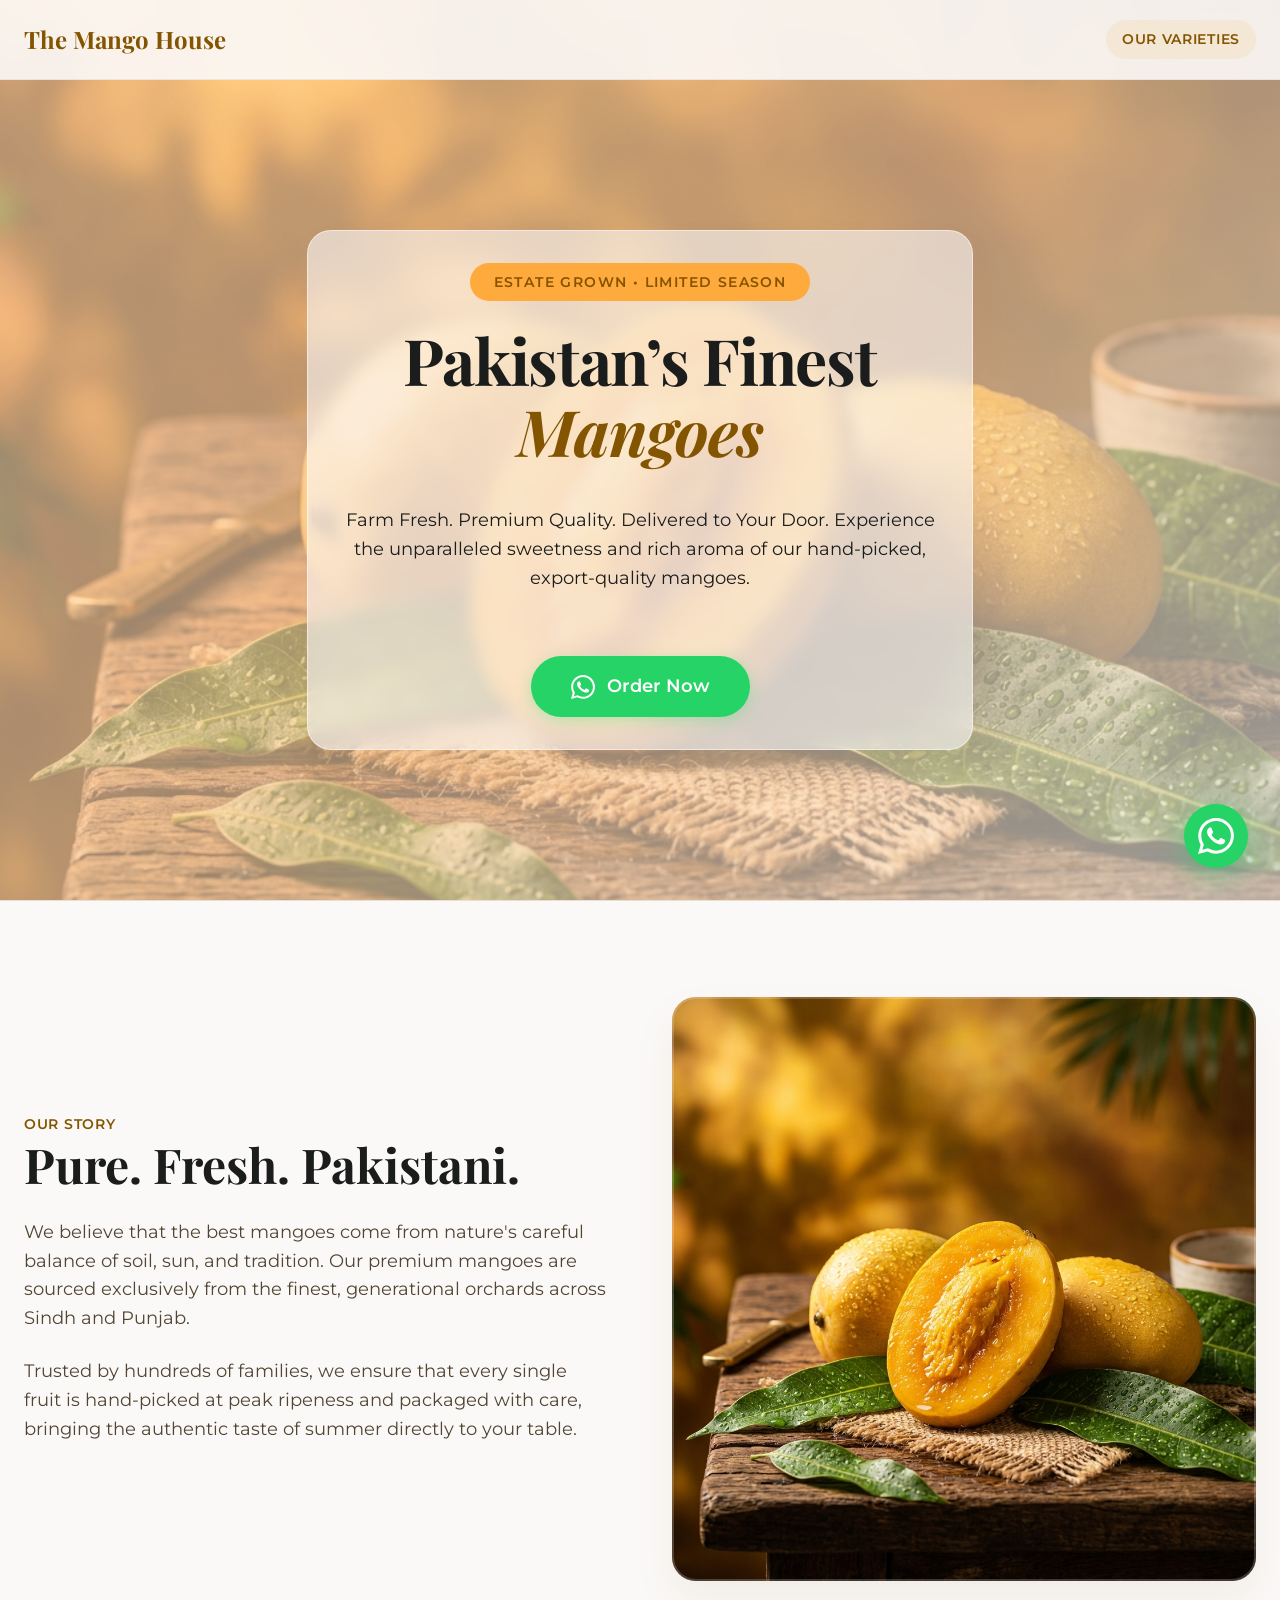
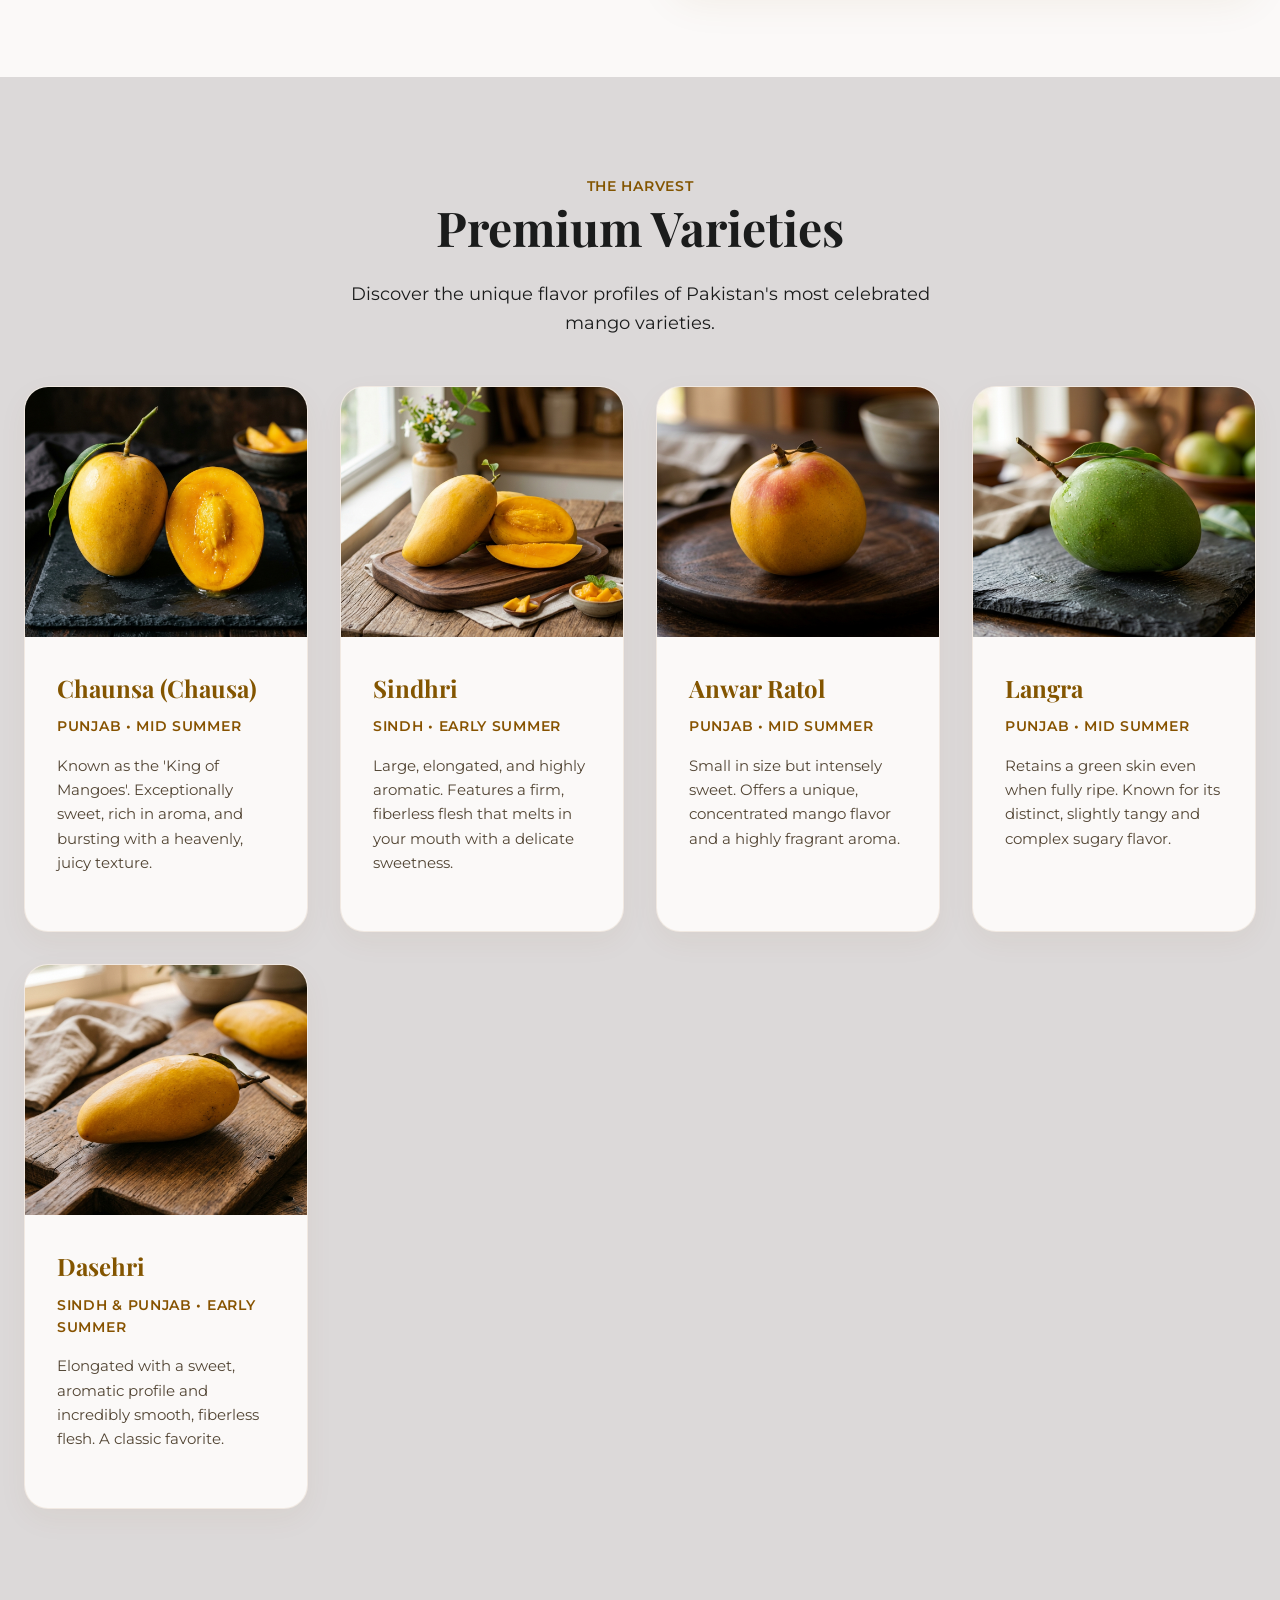
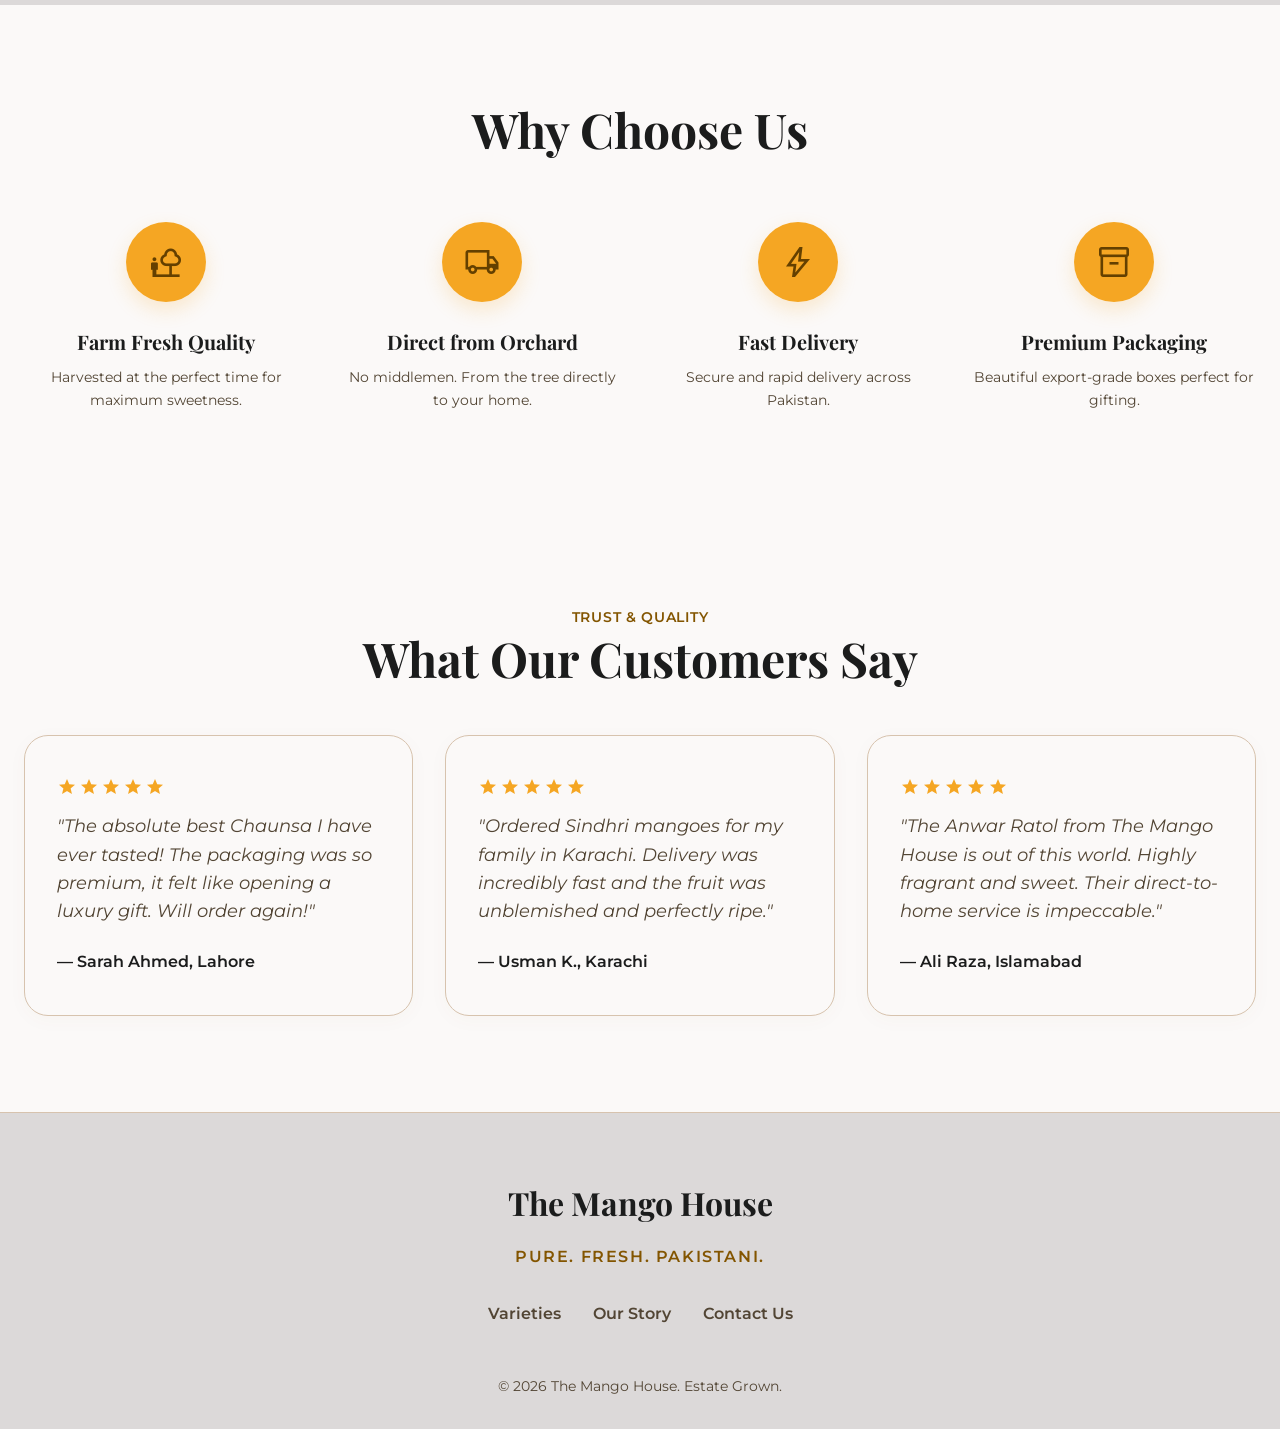
==== index.html @ d8a32038 "first commit" ====
<!DOCTYPE html>
<html lang="en">
<head>
    <meta charset="UTF-8">
    <meta name="viewport" content="width=device-width, initial-scale=1.0">
    <title>The Mango House - Pakistan's Finest Mangoes</title>
    <meta name="description" content="Premium quality mangoes sourced from the best orchards of Pakistan. Direct to your door.">
    <link rel="preconnect" href="https://fonts.googleapis.com">
    <link rel="preconnect" href="https://fonts.gstatic.com" crossorigin>
    <link rel="icon" type="image/x-icon" href="./assets/variety_sindhri_1779172407051.png">
    <link href="https://fonts.googleapis.com/css2?family=Montserrat:wght@400;600&family=Playfair+Display:ital,wght@0,600;0,700;1,600;1,700&display=swap" rel="stylesheet">
    <link href="https://fonts.googleapis.com/css2?family=Material+Symbols+Outlined:wght,FILL@400,1" rel="stylesheet">
    <link rel="stylesheet" href="styles.css">
</head>
<body>

    <header class="header">
        <div class="container" style="display: flex; justify-content: space-between; align-items: center; width: 100%;">
            <div class="header-logo" onclick="window.scrollTo(0,0)">The Mango House</div>
            <a href="#varieties" class="text-label" style="color: var(--color-primary); padding: 0.5rem 1rem; border-radius: var(--radius-full); background: rgba(245, 166, 35, 0.1);">Our Varieties</a>
        </div>
    </header>

    <main>
        <!-- Hero Section -->
        <section class="hero" id="home">
            <div class="hero-bg">
                <img src="assets/hero_bg_1779172220860.png" alt="Premium mangoes background">
            </div>
            <div class="container">
                <div class="hero-content fade-up">
                    <span class="badge-pill">Estate Grown • Limited Season</span>
                    <h1 class="text-display">Pakistan’s Finest <br/><span class="text-primary-accent">Mangoes</span></h1>
                    <p class="text-body-lg" style="max-width: 600px; margin: 0 auto 1.5rem;">
                        Farm Fresh. Premium Quality. Delivered to Your Door. Experience the unparalleled sweetness and rich aroma of our hand-picked, export-quality mangoes.
                    </p>
                    <a href="https://wa.me/923162327803?text=Hi!%20I'd%20like%20to%20order%20mangoes.%20Please%20share%20details." target="_blank" class="btn-whatsapp">
                        <svg viewBox="0 0 24 24"><path d="M17.472 14.382c-.297-.149-1.758-.867-2.03-.967-.273-.099-.471-.148-.67.15-.197.297-.767.966-.94 1.164-.173.199-.347.223-.644.075-.297-.15-1.255-.463-2.39-1.475-.883-.788-1.48-1.761-1.653-2.059-.173-.297-.018-.458.13-.606.134-.133.298-.347.446-.52.149-.174.198-.298.298-.497.099-.198.05-.371-.025-.52-.075-.149-.669-1.612-.916-2.207-.242-.579-.487-.5-.669-.51a12.8 12.8 0 0 0-.57-.01c-.198 0-.52.074-.792.372-.272.297-1.04 1.016-1.04 2.479 0 1.462 1.065 2.875 1.213 3.074.149.198 2.095 3.2 5.077 4.487.709.306 1.262.489 1.694.625.712.227 1.36.195 1.871.118.571-.085 1.758-.719 2.006-1.413.248-.694.248-1.289.173-1.413-.074-.124-.272-.198-.57-.347m-5.421 7.403h-.004a9.87 9.87 0 0 1-5.031-1.378l-.361-.214-3.741.982.998-3.648-.235-.374a9.86 9.86 0 0 1-1.51-5.26c.001-5.45 4.436-9.884 9.888-9.884 2.64 0 5.122 1.03 6.988 2.898a9.825 9.825 0 0 1 2.893 6.994c-.003 5.45-4.437 9.884-9.885 9.884m8.413-18.297A11.815 11.815 0 0 0 12.05 0C5.495 0 .16 5.335.157 11.892c0 2.096.547 4.142 1.588 5.945L.057 24l6.305-1.654a11.882 11.882 0 0 0 5.683 1.448h.005c6.554 0 11.89-5.335 11.893-11.893a11.821 11.821 0 0 0-3.48-8.413Z"/></svg>
                        Order Now
                    </a>
                </div>
            </div>
        </section>
        
        <div class="divider"></div>

        <!-- Story Section -->
        <section class="section story-section" id="story">
            <div class="container">
                <div class="story-grid">
                    <div class="story-content fade-up">
                        <span class="text-label text-primary">Our Story</span>
                        <h2 class="text-headline-lg mt-4">Pure. Fresh. Pakistani.</h2>
                        <p class="text-body-lg">
                            We believe that the best mangoes come from nature's careful balance of soil, sun, and tradition. Our premium mangoes are sourced exclusively from the finest, generational orchards across Sindh and Punjab.
                        </p>
                        <p class="text-body-lg">
                            Trusted by hundreds of families, we ensure that every single fruit is hand-picked at peak ripeness and packaged with care, bringing the authentic taste of summer directly to your table.
                        </p>
                    </div>
                    <div class="story-image fade-up delay-1">
                        <img src="assets/hero_bg_1779172220860.png" alt="Orchard fresh mangoes">
                    </div>
                </div>
            </div>
        </section>

        <!-- Varieties Section -->
        <section class="section varieties-section" id="varieties">
            <div class="container">
                <div class="text-center fade-up">
                    <span class="text-label text-primary">The Harvest</span>
                    <h2 class="text-headline-lg mt-4">Premium Varieties</h2>
                    <p class="text-body-lg" style="max-width: 600px; margin: 0 auto;">Discover the unique flavor profiles of Pakistan's most celebrated mango varieties.</p>
                </div>
                
                <div class="varieties-grid">
                    <!-- Chaunsa -->
                    <div class="card fade-up delay-1">
                        <div class="card-img">
                            <img src="assets/variety_chaunsa_1779172248539.png" alt="Chaunsa Mango">
                        </div>
                        <div class="card-content">
                            <h3 class="card-title">Chaunsa (Chausa)</h3>
                            <div class="card-meta">Punjab • Mid Summer</div>
                            <p class="card-desc">Known as the 'King of Mangoes'. Exceptionally sweet, rich in aroma, and bursting with a heavenly, juicy texture.</p>
                        </div>
                    </div>
                    
                    <!-- Sindhri -->
                    <div class="card fade-up delay-2">
                        <div class="card-img">
                            <img src="assets/variety_sindhri_1779172407051.png" alt="Sindhri Mango">
                        </div>
                        <div class="card-content">
                            <h3 class="card-title">Sindhri</h3>
                            <div class="card-meta">Sindh • Early Summer</div>
                            <p class="card-desc">Large, elongated, and highly aromatic. Features a firm, fiberless flesh that melts in your mouth with a delicate sweetness.</p>
                        </div>
                    </div>

                    <!-- Anwar Ratol -->
                    <div class="card fade-up delay-3">
                        <div class="card-img">
                            <img src="assets/variety_anwar_ratol_1779172478148.png" alt="Anwar Ratol Mango">
                        </div>
                        <div class="card-content">
                            <h3 class="card-title">Anwar Ratol</h3>
                            <div class="card-meta">Punjab • Mid Summer</div>
                            <p class="card-desc">Small in size but intensely sweet. Offers a unique, concentrated mango flavor and a highly fragrant aroma.</p>
                        </div>
                    </div>

                    <!-- Langra -->
                    <div class="card fade-up delay-1">
                        <div class="card-img">
                            <img src="assets/variety_langra_1779172523228.png" alt="Langra Mango">
                        </div>
                        <div class="card-content">
                            <h3 class="card-title">Langra</h3>
                            <div class="card-meta">Punjab • Mid Summer</div>
                            <p class="card-desc">Retains a green skin even when fully ripe. Known for its distinct, slightly tangy and complex sugary flavor.</p>
                        </div>
                    </div>

                    <!-- Dasehri -->
                    <div class="card fade-up delay-2">
                        <div class="card-img">
                            <img src="assets/variety_dasehri_1779172690283.png" alt="Dasehri Mango">
                        </div>
                        <div class="card-content">
                            <h3 class="card-title">Dasehri</h3>
                            <div class="card-meta">Sindh & Punjab • Early Summer</div>
                            <p class="card-desc">Elongated with a sweet, aromatic profile and incredibly smooth, fiberless flesh. A classic favorite.</p>
                        </div>
                    </div>
                </div>
            </div>
        </section>

        <!-- Features Section -->
        <section class="section features-section">
            <div class="container">
                <div class="text-center fade-up">
                    <h2 class="text-headline-lg">Why Choose Us</h2>
                </div>
                <div class="features-grid">
                    <div class="feature-item fade-up delay-1">
                        <div class="feature-icon">
                            <span class="material-symbols-outlined">nature_people</span>
                        </div>
                        <h3 class="feature-title">Farm Fresh Quality</h3>
                        <p class="feature-desc">Harvested at the perfect time for maximum sweetness.</p>
                    </div>
                    <div class="feature-item fade-up delay-2">
                        <div class="feature-icon">
                            <span class="material-symbols-outlined">local_shipping</span>
                        </div>
                        <h3 class="feature-title">Direct from Orchard</h3>
                        <p class="feature-desc">No middlemen. From the tree directly to your home.</p>
                    </div>
                    <div class="feature-item fade-up delay-3">
                        <div class="feature-icon">
                            <span class="material-symbols-outlined">bolt</span>
                        </div>
                        <h3 class="feature-title">Fast Delivery</h3>
                        <p class="feature-desc">Secure and rapid delivery across Pakistan.</p>
                    </div>
                    <div class="feature-item fade-up delay-1">
                        <div class="feature-icon">
                            <span class="material-symbols-outlined">inventory_2</span>
                        </div>
                        <h3 class="feature-title">Premium Packaging</h3>
                        <p class="feature-desc">Beautiful export-grade boxes perfect for gifting.</p>
                    </div>
                </div>
            </div>
        </section>

        <!-- Testimonials Section -->
        <section class="section testimonials-section">
            <div class="container">
                <div class="text-center fade-up">
                    <span class="text-label text-primary">Trust & Quality</span>
                    <h2 class="text-headline-lg mt-4">What Our Customers Say</h2>
                </div>
                <div class="testimonials-grid">
                    <div class="testimonial-card fade-up delay-1">
                        <div class="stars">
                            <span class="material-symbols-outlined">star</span>
                            <span class="material-symbols-outlined">star</span>
                            <span class="material-symbols-outlined">star</span>
                            <span class="material-symbols-outlined">star</span>
                            <span class="material-symbols-outlined">star</span>
                        </div>
                        <p class="testimonial-text">"The absolute best Chaunsa I have ever tasted! The packaging was so premium, it felt like opening a luxury gift. Will order again!"</p>
                        <p class="testimonial-author">— Sarah Ahmed, Lahore</p>
                    </div>
                    <div class="testimonial-card fade-up delay-2">
                        <div class="stars">
                            <span class="material-symbols-outlined">star</span>
                            <span class="material-symbols-outlined">star</span>
                            <span class="material-symbols-outlined">star</span>
                            <span class="material-symbols-outlined">star</span>
                            <span class="material-symbols-outlined">star</span>
                        </div>
                        <p class="testimonial-text">"Ordered Sindhri mangoes for my family in Karachi. Delivery was incredibly fast and the fruit was unblemished and perfectly ripe."</p>
                        <p class="testimonial-author">— Usman K., Karachi</p>
                    </div>
                    <div class="testimonial-card fade-up delay-3">
                        <div class="stars">
                            <span class="material-symbols-outlined">star</span>
                            <span class="material-symbols-outlined">star</span>
                            <span class="material-symbols-outlined">star</span>
                            <span class="material-symbols-outlined">star</span>
                            <span class="material-symbols-outlined">star</span>
                        </div>
                        <p class="testimonial-text">"The Anwar Ratol from The Mango House is out of this world. Highly fragrant and sweet. Their direct-to-home service is impeccable."</p>
                        <p class="testimonial-author">— Ali Raza, Islamabad</p>
                    </div>
                </div>
            </div>
        </section>
    </main>

    <!-- Footer -->
    <footer class="footer">
        <div class="container">
            <div class="footer-logo">The Mango House</div>
            <div class="footer-tagline">Pure. Fresh. Pakistani.</div>
            <div class="footer-links">
                <a href="#varieties">Varieties</a>
                <a href="#story">Our Story</a>
                <a href="https://wa.me/923162327803" target="_blank">Contact Us</a>
            </div>
            <p class="footer-copy">© 2026 The Mango House. Estate Grown.</p>
        </div>
    </footer>

    <!-- Floating WhatsApp CTA -->
    <a href="https://wa.me/923162327803?text=Hi!%20I'd%20like%20to%20order%20mangoes.%20Please%20share%20details." target="_blank" class="floating-wa">
        <div class="floating-wa-tooltip">
            Chat with us — Fresh mangoes, one message away!
        </div>
        <div class="floating-wa-btn">
            <svg viewBox="0 0 24 24"><path d="M17.472 14.382c-.297-.149-1.758-.867-2.03-.967-.273-.099-.471-.148-.67.15-.197.297-.767.966-.94 1.164-.173.199-.347.223-.644.075-.297-.15-1.255-.463-2.39-1.475-.883-.788-1.48-1.761-1.653-2.059-.173-.297-.018-.458.13-.606.134-.133.298-.347.446-.52.149-.174.198-.298.298-.497.099-.198.05-.371-.025-.52-.075-.149-.669-1.612-.916-2.207-.242-.579-.487-.5-.669-.51a12.8 12.8 0 0 0-.57-.01c-.198 0-.52.074-.792.372-.272.297-1.04 1.016-1.04 2.479 0 1.462 1.065 2.875 1.213 3.074.149.198 2.095 3.2 5.077 4.487.709.306 1.262.489 1.694.625.712.227 1.36.195 1.871.118.571-.085 1.758-.719 2.006-1.413.248-.694.248-1.289.173-1.413-.074-.124-.272-.198-.57-.347m-5.421 7.403h-.004a9.87 9.87 0 0 1-5.031-1.378l-.361-.214-3.741.982.998-3.648-.235-.374a9.86 9.86 0 0 1-1.51-5.26c.001-5.45 4.436-9.884 9.888-9.884 2.64 0 5.122 1.03 6.988 2.898a9.825 9.825 0 0 1 2.893 6.994c-.003 5.45-4.437 9.884-9.885 9.884m8.413-18.297A11.815 11.815 0 0 0 12.05 0C5.495 0 .16 5.335.157 11.892c0 2.096.547 4.142 1.588 5.945L.057 24l6.305-1.654a11.882 11.882 0 0 0 5.683 1.448h.005c6.554 0 11.89-5.335 11.893-11.893a11.821 11.821 0 0 0-3.48-8.413Z"/></svg>
        </div>
    </a>

    <script src="script.js"></script>
</body>
</html>
---- styles.css ----
:root {
  --color-primary: #835500;
  --color-primary-container: #f5a623;
  --color-on-primary-container: #644000;
  --color-on-primary: #ffffff;
  --color-secondary: #875300;
  --color-secondary-container: #feaa3c;
  --color-on-secondary-container: #6c4100;
  --color-surface: #fbf9f8;
  --color-surface-dim: #dcd9d9;
  --color-on-surface: #1b1c1c;
  --color-on-surface-variant: #524534;
  --color-background: #fbf9f8;
  --color-outline: #857462;
  --color-outline-variant: #d7c3ae;
  --whatsapp-green: #25D366;
  --whatsapp-dark: #1DA851;

  --font-display: 'Playfair Display', serif;
  --font-body: 'Montserrat', sans-serif;

  --radius-sm: 0.25rem;
  --radius-default: 0.5rem;
  --radius-md: 0.75rem;
  --radius-lg: 1rem;
  --radius-xl: 1.5rem;
  --radius-full: 9999px;

  --spacing-unit: 8px;
  --container-max: 1280px;
  --gutter: 24px;
}

/* Reset & Base */
* {
  margin: 0;
  padding: 0;
  box-sizing: border-box;
}

body {
  font-family: var(--font-body);
  background-color: var(--color-background);
  color: var(--color-on-surface);
  line-height: 1.6;
  overflow-x: hidden;
  scroll-behavior: smooth;
}

h1, h2, h3, h4, h5, h6 {
  font-family: var(--font-display);
  color: var(--color-on-surface);
  font-weight: 700;
}

a {
  text-decoration: none;
  color: inherit;
}

/* Typography Scale */
.text-display { font-size: clamp(3rem, 5vw, 4rem); line-height: 1.1; letter-spacing: -0.02em; margin-bottom: 1rem; }
.text-headline-lg { font-size: clamp(2.5rem, 4vw, 3rem); line-height: 1.2; margin-bottom: 1.5rem; color: var(--color-on-surface); }
.text-headline-md { font-size: 2rem; line-height: 1.3; font-weight: 600; margin-bottom: 1rem;}
.text-body-lg { font-size: 1.125rem; line-height: 1.6; margin-bottom: 1.5rem;}
.text-body-md { font-size: 1rem; line-height: 1.5; }
.text-label { font-size: 0.875rem; font-weight: 600; letter-spacing: 0.05em; text-transform: uppercase; }

.text-primary { color: var(--color-primary); }
.text-center { text-align: center; }

/* Layout */
.container {
  max-width: var(--container-max);
  margin: 0 auto;
  padding: 0 var(--gutter);
}

.section {
  padding: 6rem 0;
  position: relative;
}

.divider {
  width: 100%;
  height: 1px;
  background-color: rgba(215, 195, 174, 0.5); /* outline-variant with opacity */
  max-width: var(--container-max);
  margin: 0 auto;
}

/* Header */
.header {
  position: fixed;
  top: 0; left: 0; right: 0;
  height: 80px;
  background: rgba(251, 249, 248, 0.9);
  backdrop-filter: blur(10px);
  -webkit-backdrop-filter: blur(10px);
  border-bottom: 1px solid rgba(215, 195, 174, 0.3);
  display: flex;
  align-items: center;
  justify-content: space-between;
  z-index: 100;
}
.header-logo {
  font-family: var(--font-display);
  font-size: 1.5rem;
  color: var(--color-primary);
  font-weight: 700;
  cursor: pointer;
}

/* Hero Section */
.hero {
  min-height: 100vh;
  display: flex;
  align-items: center;
  padding-top: 80px;
  position: relative;
}
.hero-bg {
  position: absolute;
  top: 0; left: 0; right: 0; bottom: 0;
  z-index: -1;
  background: linear-gradient(135deg, #ffddba, #ffddb4, #fbf9f8);
}
.hero-bg img {
  width: 100%; height: 100%; object-fit: cover; opacity: 0.4; mix-blend-mode: multiply;
}
.hero-content {
  display: flex;
  flex-direction: column;
  align-items: center;
  text-align: center;
  gap: 1.5rem;
  max-width: 800px;
  margin: 0 auto;
  padding: 2rem;
  background: rgba(251, 249, 248, 0.6);
  border-radius: var(--radius-xl);
  backdrop-filter: blur(8px);
  -webkit-backdrop-filter: blur(8px);
  border: 1px solid rgba(255, 255, 255, 0.5);
  box-shadow: 0 20px 40px rgba(131, 85, 0, 0.05);
}
.hero .text-primary-accent {
  color: var(--color-primary);
  font-style: italic;
}
.btn-whatsapp {
  display: inline-flex;
  align-items: center;
  gap: 0.75rem;
  background-color: var(--whatsapp-green);
  color: white;
  padding: 1rem 2.5rem;
  border-radius: var(--radius-full);
  font-weight: 600;
  font-family: var(--font-body);
  font-size: 1.125rem;
  transition: all 0.3s ease;
  box-shadow: 0 4px 15px rgba(37, 211, 102, 0.3);
  margin-top: 1rem;
}
.btn-whatsapp:hover {
  background-color: var(--whatsapp-dark);
  transform: translateY(-2px);
  box-shadow: 0 6px 20px rgba(37, 211, 102, 0.4);
}
.btn-whatsapp svg {
  width: 24px;
  height: 24px;
  fill: currentColor;
}
.badge-pill {
    font-family: var(--font-body);
    font-size: 0.875rem;
    color: var(--color-secondary);
    background: var(--color-secondary-container);
    padding: 0.5rem 1.5rem;
    border-radius: var(--radius-full);
    text-transform: uppercase;
    letter-spacing: 0.1em;
    font-weight: 600;
}

/* About / Story Section */
.story-section {
    background-color: var(--color-surface);
}
.story-grid {
  display: grid;
  grid-template-columns: 1fr 1fr;
  gap: 4rem;
  align-items: center;
}
@media(max-width: 768px) { .story-grid { grid-template-columns: 1fr; } }
.story-image {
  border-radius: var(--radius-xl);
  overflow: hidden;
  box-shadow: 0 20px 40px rgba(131, 85, 0, 0.08);
  position: relative;
}
.story-image::after {
    content: '';
    position: absolute;
    inset: 0;
    border-radius: var(--radius-xl);
    box-shadow: inset 0 0 0 2px rgba(255, 255, 255, 0.2);
    pointer-events: none;
}
.story-image img { width: 100%; height: 100%; object-fit: cover; display: block; }
.story-content p {
    color: var(--color-on-surface-variant);
}

/* Varieties Section */
.varieties-section {
    background-color: var(--color-surface-dim);
}
.varieties-grid {
  display: grid;
  grid-template-columns: repeat(auto-fit, minmax(280px, 1fr));
  gap: 2rem;
  margin-top: 3rem;
}
.card {
  background: var(--color-surface);
  border-radius: var(--radius-xl);
  overflow: hidden;
  box-shadow: 0 10px 30px rgba(131, 85, 0, 0.05);
  transition: transform 0.4s ease, box-shadow 0.4s ease;
  border: 1px solid rgba(215, 195, 174, 0.3);
  display: flex;
  flex-direction: column;
}
.card:hover { 
    transform: translateY(-8px); 
    box-shadow: 0 20px 40px rgba(131, 85, 0, 0.12);
}
.card-img { 
    height: 250px; 
    overflow: hidden; 
    position: relative;
}
.card-img img { 
    width: 100%; 
    height: 100%; 
    object-fit: cover; 
    transition: transform 0.6s ease; 
}
.card:hover .card-img img { transform: scale(1.08); }
.card-content { 
    padding: 2rem; 
    flex-grow: 1;
    display: flex;
    flex-direction: column;
}
.card-title { 
    font-family: var(--font-display);
    font-size: 1.5rem;
    color: var(--color-primary); 
    margin-bottom: 0.5rem; 
    font-weight: 700;
}
.card-meta {
    font-size: 0.875rem;
    color: var(--color-secondary);
    font-weight: 600;
    margin-bottom: 1rem;
    text-transform: uppercase;
    letter-spacing: 0.05em;
}
.card-desc {
    color: var(--color-on-surface-variant);
    font-size: 0.95rem;
    margin-bottom: 1.5rem;
    flex-grow: 1;
}

/* Features Section */
.features-section {
    background-color: var(--color-surface);
}
.features-grid {
  display: grid;
  grid-template-columns: repeat(auto-fit, minmax(220px, 1fr));
  gap: 3rem 2rem;
  text-align: center;
  margin-top: 4rem;
}
.feature-item {
    display: flex;
    flex-direction: column;
    align-items: center;
}
.feature-icon {
  width: 80px; height: 80px;
  background: var(--color-primary-container);
  color: var(--color-on-primary-container);
  border-radius: var(--radius-full);
  display: flex; align-items: center; justify-content: center;
  margin: 0 auto 1.5rem;
  transition: transform 0.3s ease;
  box-shadow: 0 8px 20px rgba(245, 166, 35, 0.2);
}
.feature-item:hover .feature-icon {
    transform: scale(1.1) rotate(5deg);
}
.feature-icon .material-symbols-outlined {
    font-size: 36px;
}
.feature-title {
    font-family: var(--font-display);
    font-size: 1.25rem;
    font-weight: 700;
    color: var(--color-on-surface);
    margin-bottom: 0.5rem;
}
.feature-desc {
    color: var(--color-on-surface-variant);
    font-size: 0.9rem;
}

/* Testimonials Section */
.testimonials-section { 
    background-color: var(--color-background); 
}
.testimonials-grid {
    display: grid;
    grid-template-columns: repeat(auto-fit, minmax(300px, 1fr));
    gap: 2rem;
    margin-top: 3rem;
}
.testimonial-card {
  background: var(--color-surface);
  padding: 2.5rem 2rem;
  border-radius: var(--radius-xl);
  border: 1px solid var(--color-outline-variant);
  box-shadow: 0 4px 20px rgba(131, 85, 0, 0.03);
}
.stars { 
    color: var(--color-primary-container); 
    margin-bottom: 1rem; 
    display: flex;
    gap: 2px;
}
.stars .material-symbols-outlined { font-variation-settings: 'FILL' 1; font-size: 20px;}
.testimonial-text {
    font-style: italic;
    color: var(--color-on-surface-variant);
    margin-bottom: 1.5rem;
    font-size: 1.1rem;
}
.testimonial-author {
    font-weight: 600;
    color: var(--color-on-surface);
}

/* Footer */
.footer {
  background: var(--color-surface-dim);
  padding: 4rem 0 2rem;
  text-align: center;
  border-top: 1px solid var(--color-outline-variant);
}
.footer-logo {
    font-family: var(--font-display);
    font-size: 2rem;
    color: var(--color-on-surface);
    font-weight: 700;
    margin-bottom: 1rem;
}
.footer-tagline {
    color: var(--color-primary);
    font-weight: 600;
    letter-spacing: 0.1em;
    text-transform: uppercase;
    margin-bottom: 2rem;
}
.footer-links {
    display: flex;
    justify-content: center;
    gap: 2rem;
    margin-bottom: 3rem;
    flex-wrap: wrap;
}
.footer-links a {
    color: var(--color-on-surface-variant);
    font-weight: 600;
    transition: color 0.2s ease;
}
.footer-links a:hover {
    color: var(--color-primary);
}
.footer-copy {
    color: var(--color-on-surface-variant);
    font-size: 0.875rem;
}

/* Floating WhatsApp */
.floating-wa {
  position: fixed;
  bottom: 2rem;
  right: 2rem;
  z-index: 1000;
  display: flex;
  align-items: center;
  gap: 1rem;
  text-decoration: none;
}
.floating-wa-tooltip {
  background: var(--color-surface);
  color: var(--color-on-surface);
  padding: 0.5rem 1rem;
  border-radius: var(--radius-md);
  font-family: var(--font-body);
  font-size: 0.875rem;
  font-weight: 600;
  box-shadow: 0 10px 25px rgba(0,0,0,0.1);
  opacity: 0;
  transform: translateX(10px);
  transition: all 0.3s cubic-bezier(0.4, 0, 0.2, 1);
  pointer-events: none;
  border: 1px solid var(--color-outline-variant);
}
.floating-wa:hover .floating-wa-tooltip {
  opacity: 1;
  transform: translateX(0);
}
.floating-wa-btn {
  width: 64px; height: 64px;
  background: var(--whatsapp-green);
  color: white;
  border-radius: var(--radius-full);
  display: flex; align-items: center; justify-content: center;
  box-shadow: 0 8px 30px rgba(37, 211, 102, 0.4);
  transition: transform 0.3s cubic-bezier(0.175, 0.885, 0.32, 1.275), background-color 0.3s;
}
.floating-wa:hover .floating-wa-btn { 
    transform: scale(1.1); 
    background: var(--whatsapp-dark); 
}
.floating-wa-btn svg { width: 36px; height: 36px; fill: currentColor; }

/* Animations */
.fade-up {
  opacity: 0;
  transform: translateY(40px);
  transition: opacity 0.8s cubic-bezier(0.165, 0.84, 0.44, 1), transform 0.8s cubic-bezier(0.165, 0.84, 0.44, 1);
}
.fade-up.visible {
  opacity: 1;
  transform: translateY(0);
}
.delay-1 { transition-delay: 0.1s; }
.delay-2 { transition-delay: 0.2s; }
.delay-3 { transition-delay: 0.3s; }
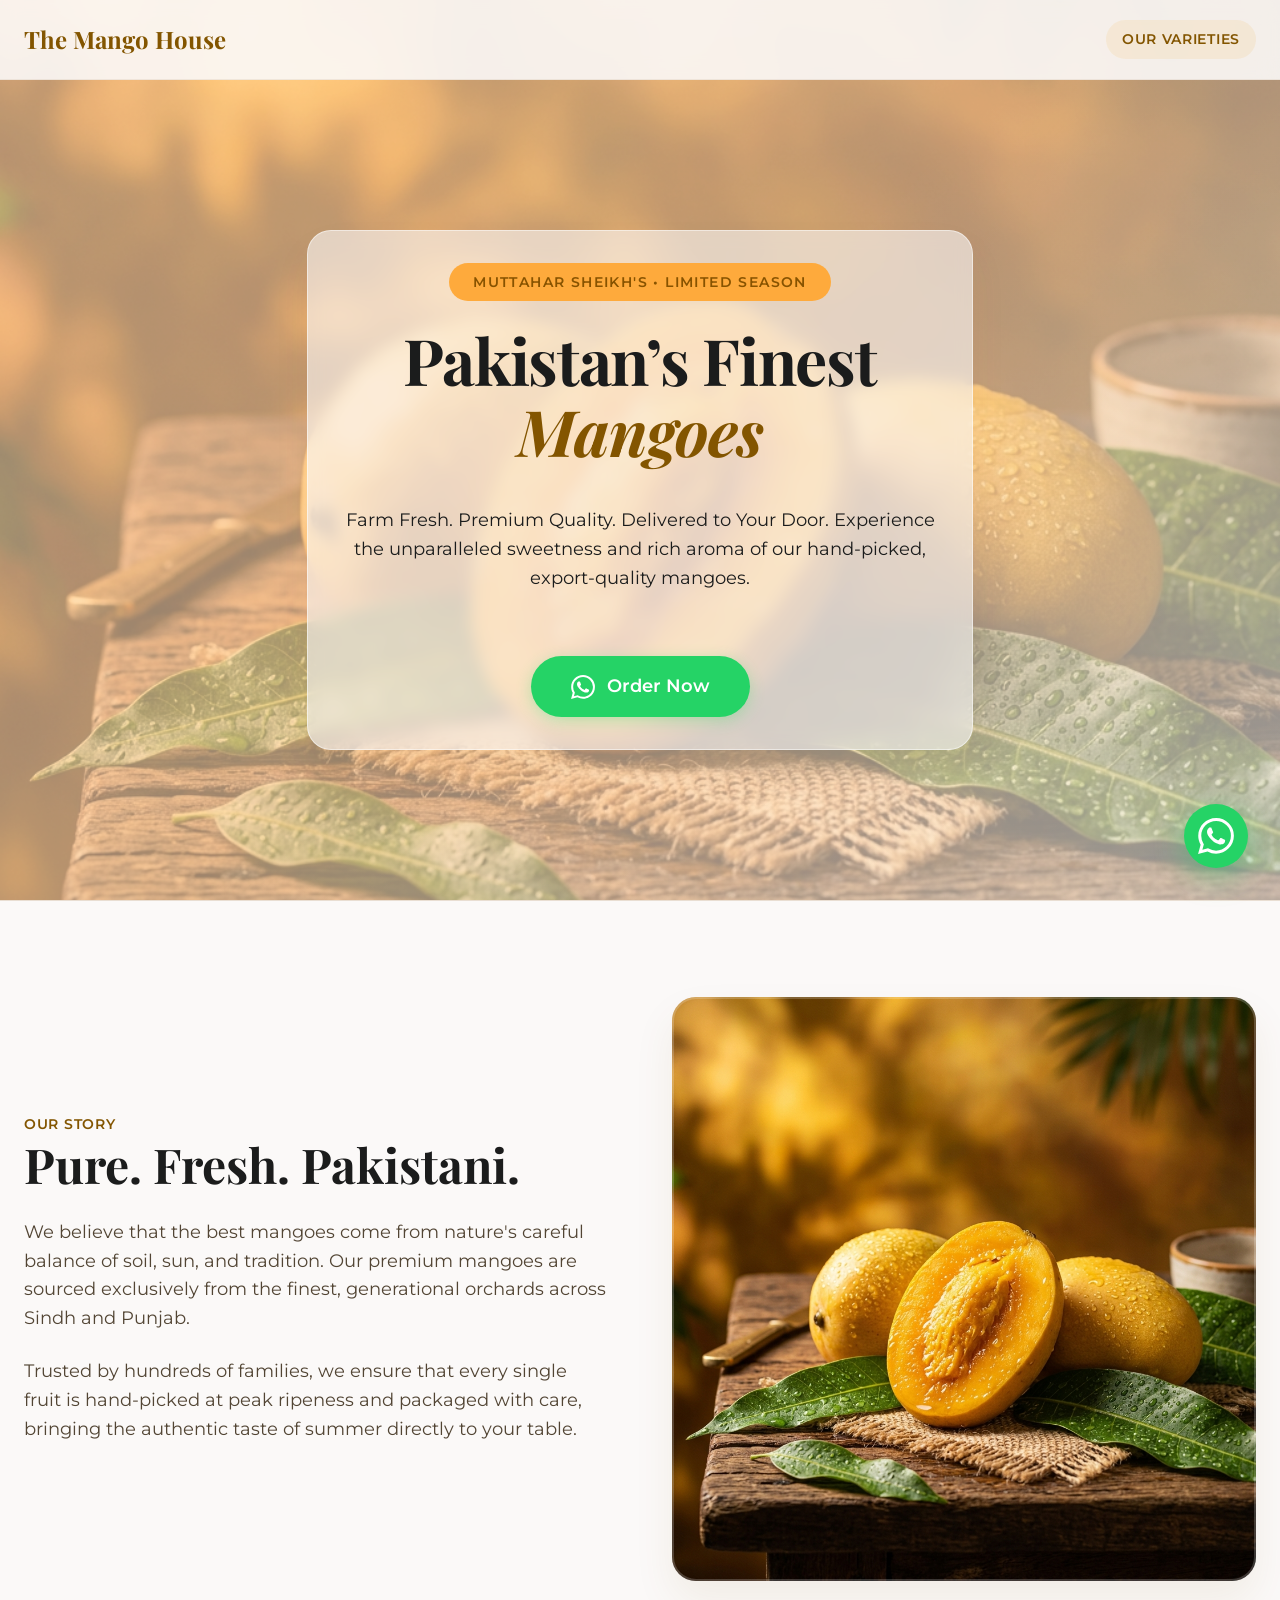
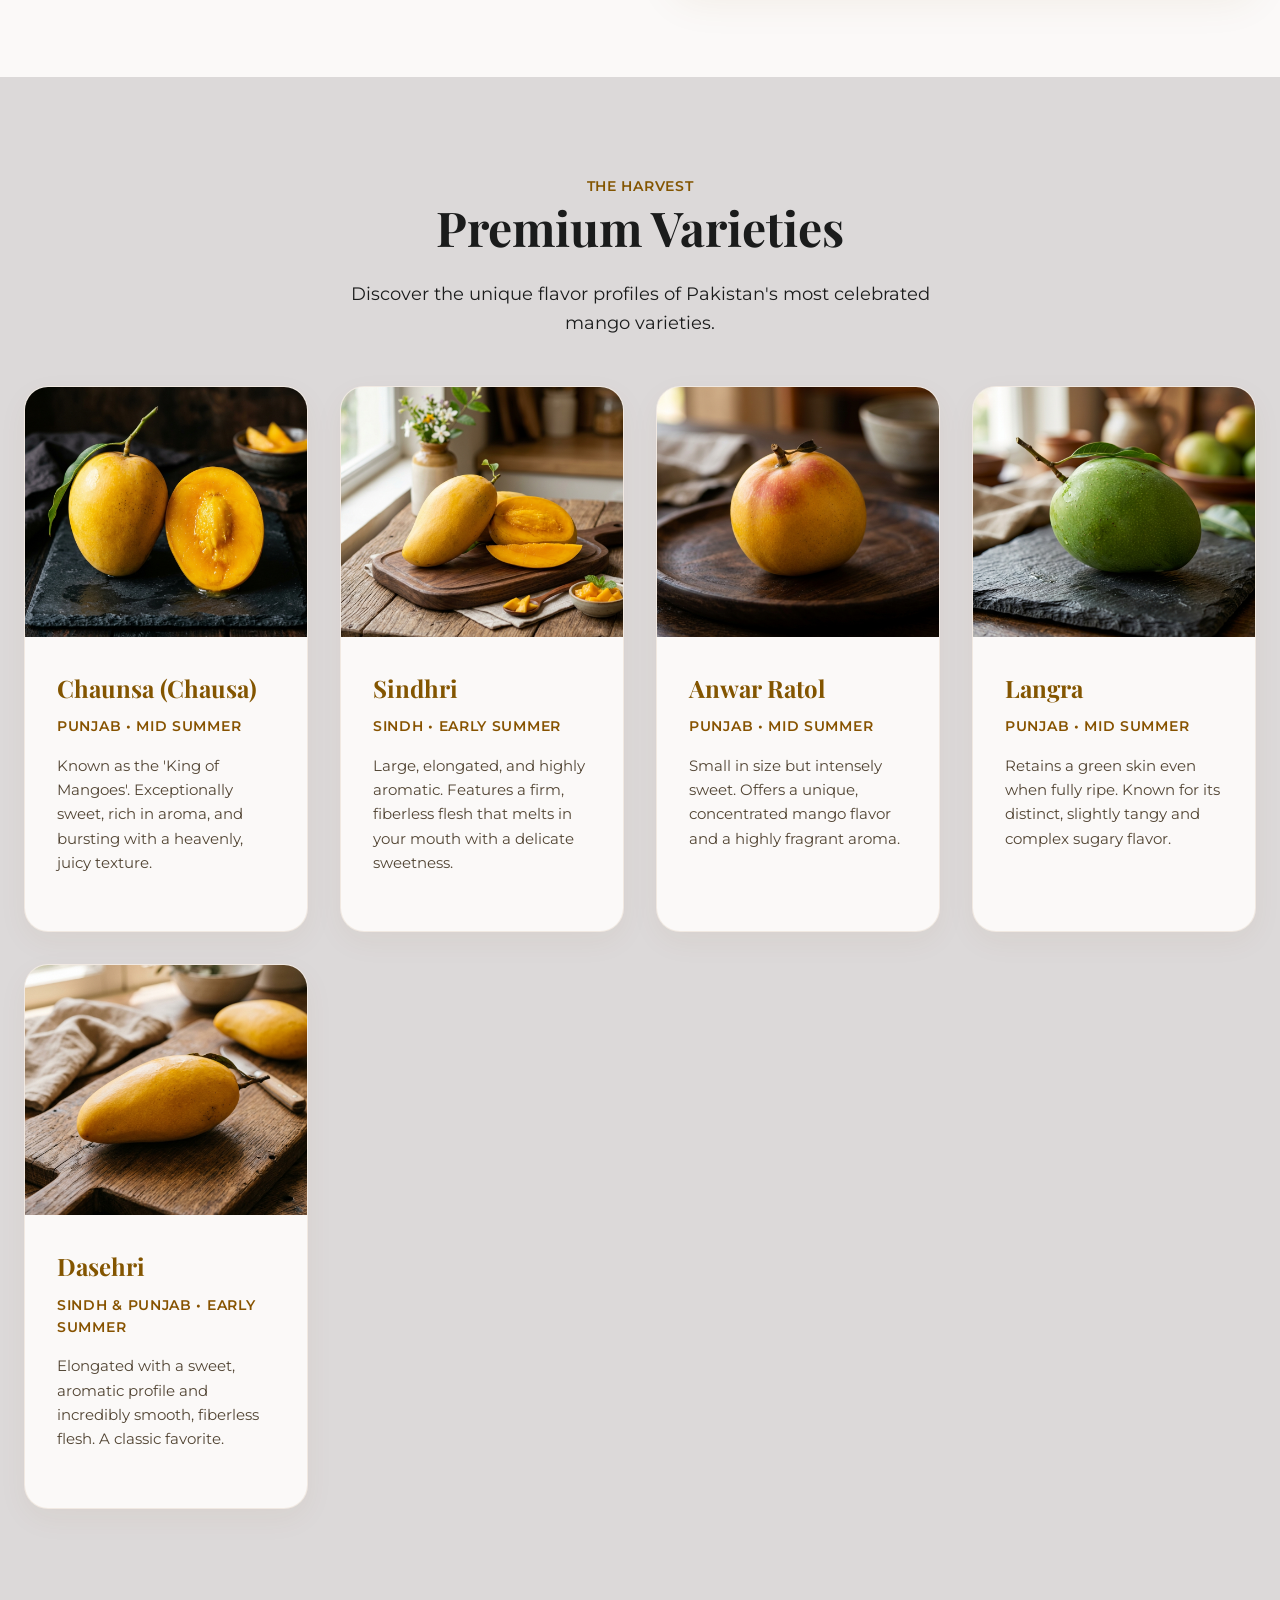
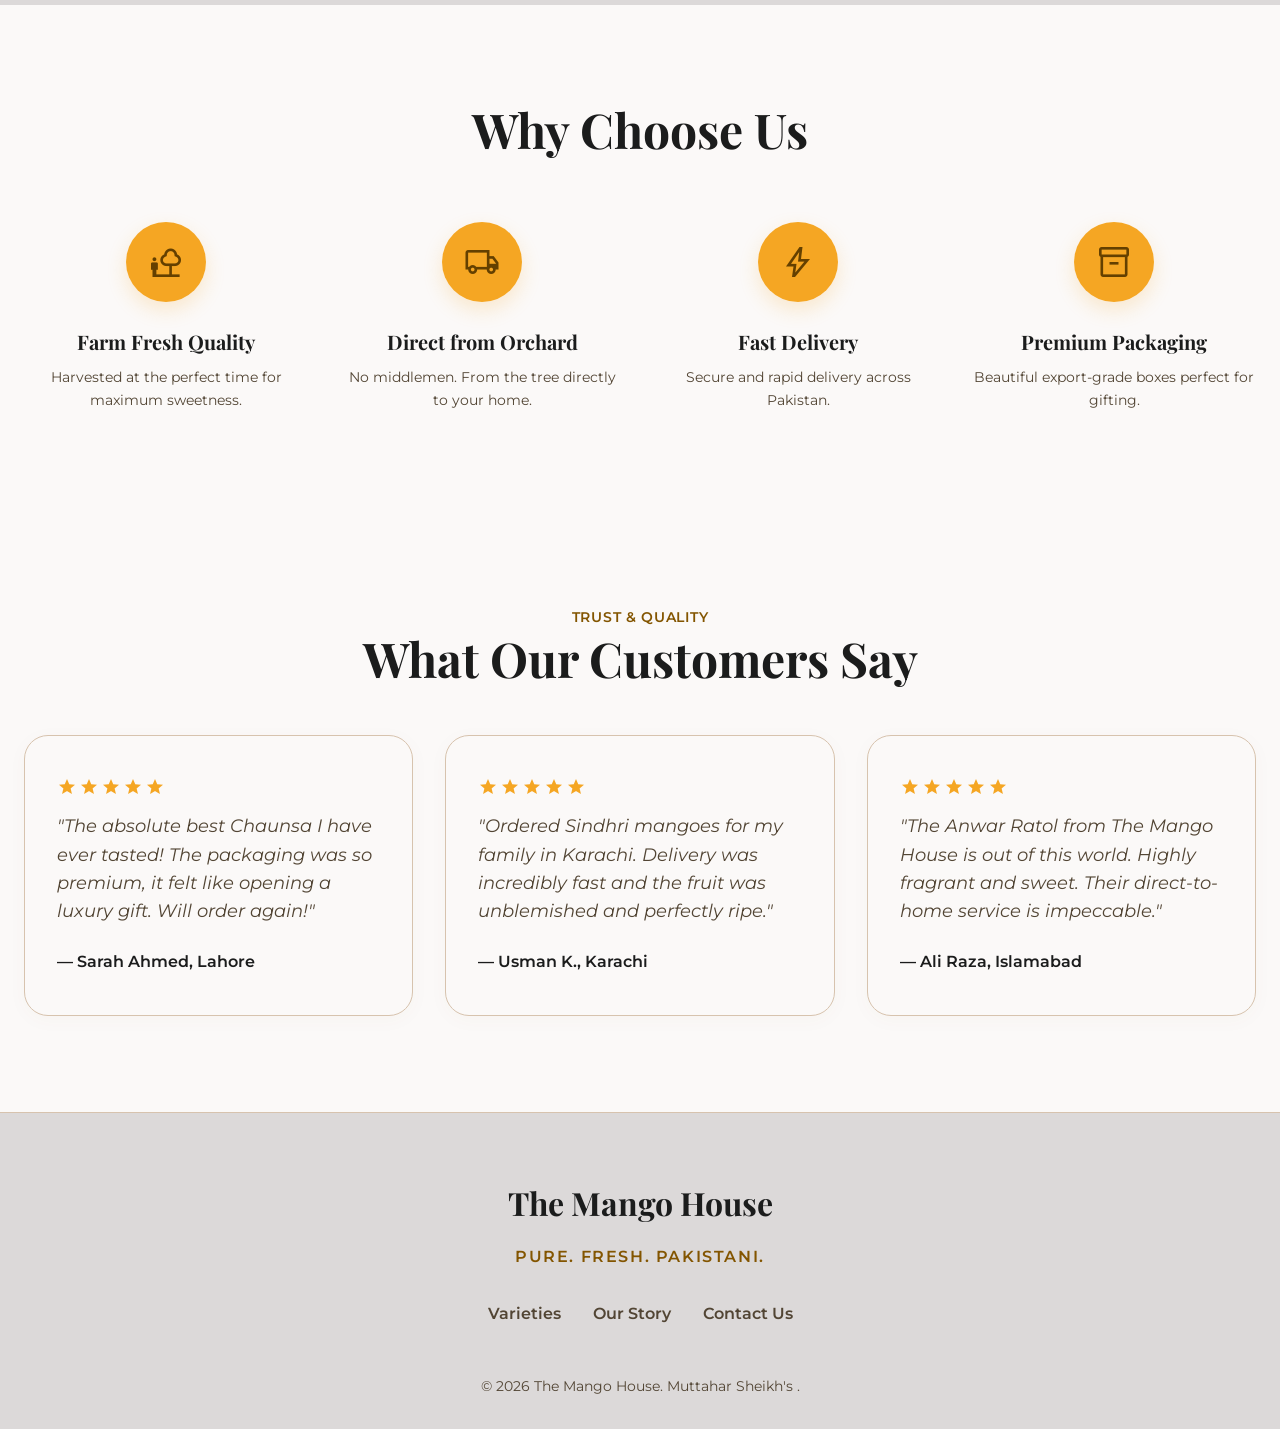
==== commit e539ade2: "Update footer and badge text to include "Muttahar Sheikh's" branding" ====
--- a/index.html
+++ b/index.html
@@ -29,7 +29,7 @@
             </div>
             <div class="container">
                 <div class="hero-content fade-up">
-                    <span class="badge-pill">Estate Grown • Limited Season</span>
+                    <span class="badge-pill">Muttahar Sheikh's • Limited Season</span>
                     <h1 class="text-display">Pakistan’s Finest <br/><span class="text-primary-accent">Mangoes</span></h1>
                     <p class="text-body-lg" style="max-width: 600px; margin: 0 auto 1.5rem;">
                         Farm Fresh. Premium Quality. Delivered to Your Door. Experience the unparalleled sweetness and rich aroma of our hand-picked, export-quality mangoes.
@@ -233,7 +233,7 @@
                 <a href="#story">Our Story</a>
                 <a href="https://wa.me/923162327803" target="_blank">Contact Us</a>
             </div>
-            <p class="footer-copy">© 2026 The Mango House. Estate Grown.</p>
+            <p class="footer-copy">© 2026 The Mango House. Muttahar Sheikh's .</p>
         </div>
     </footer>
 
